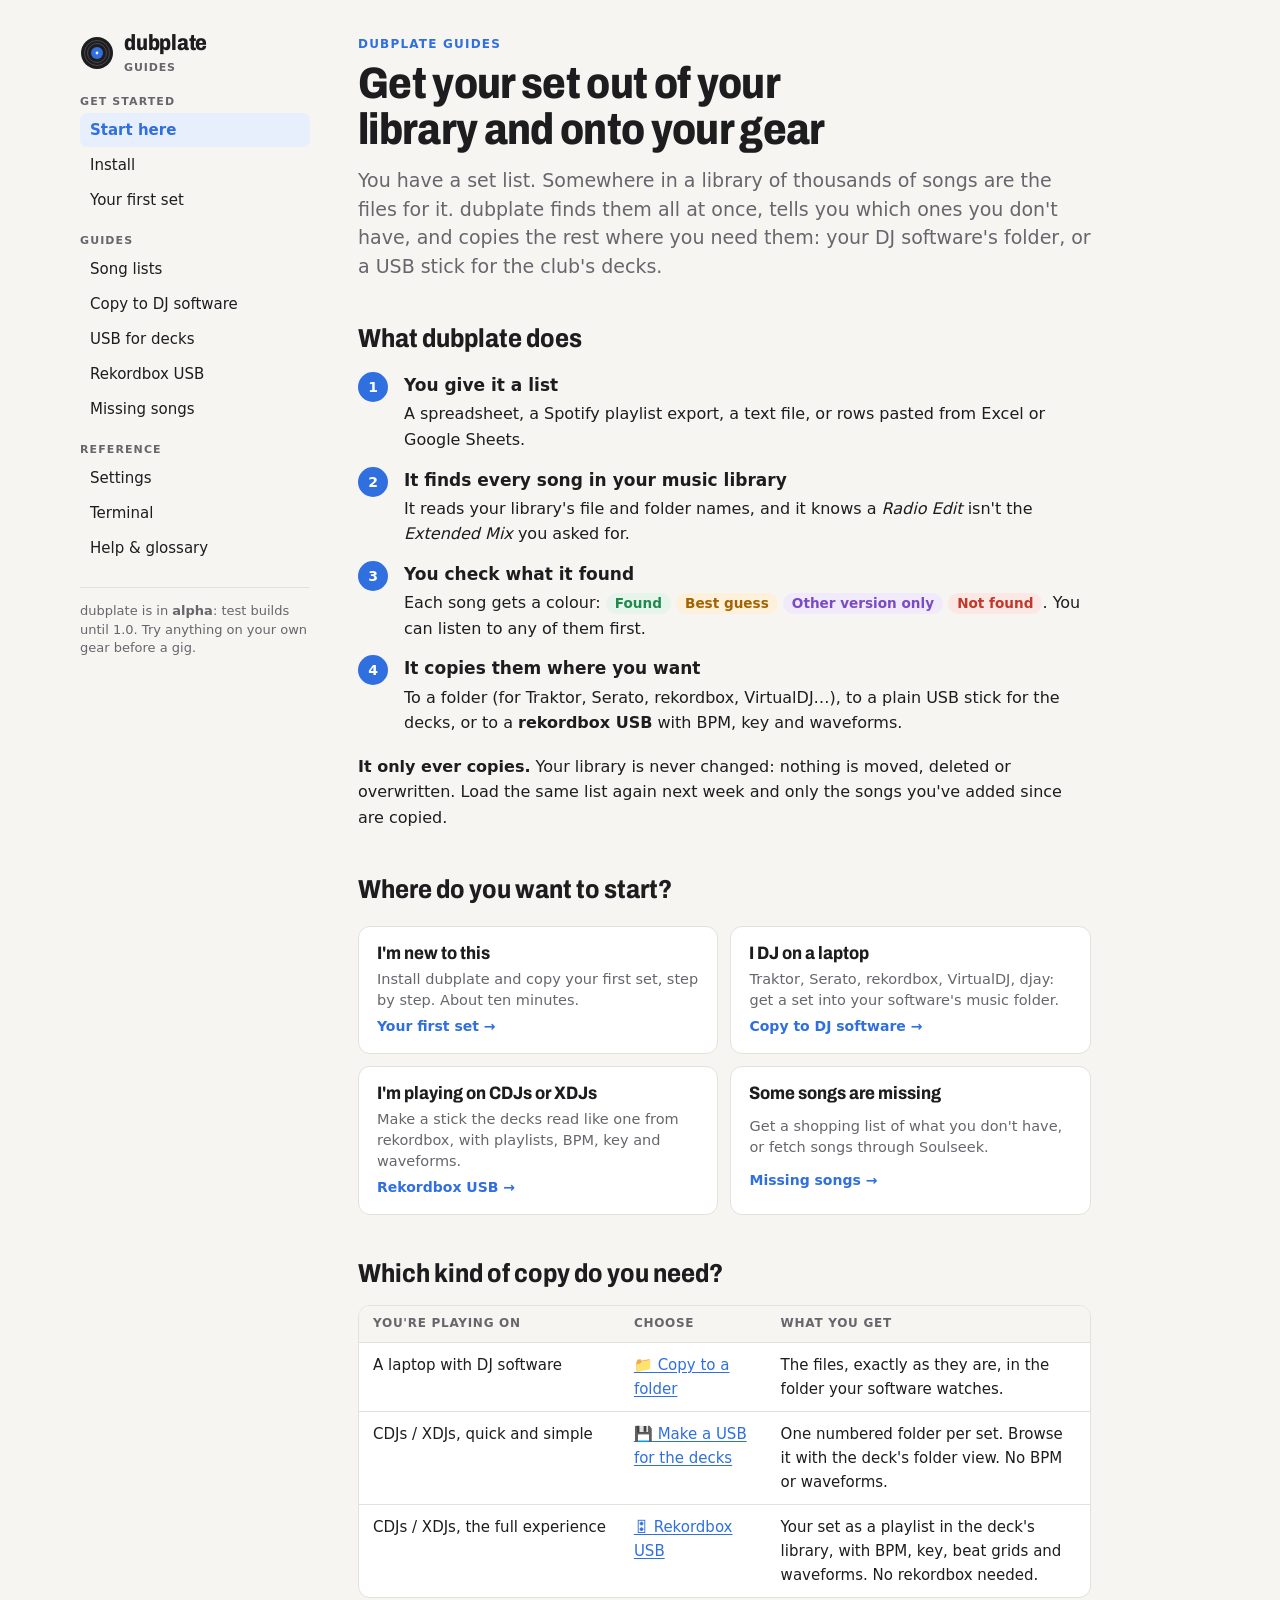
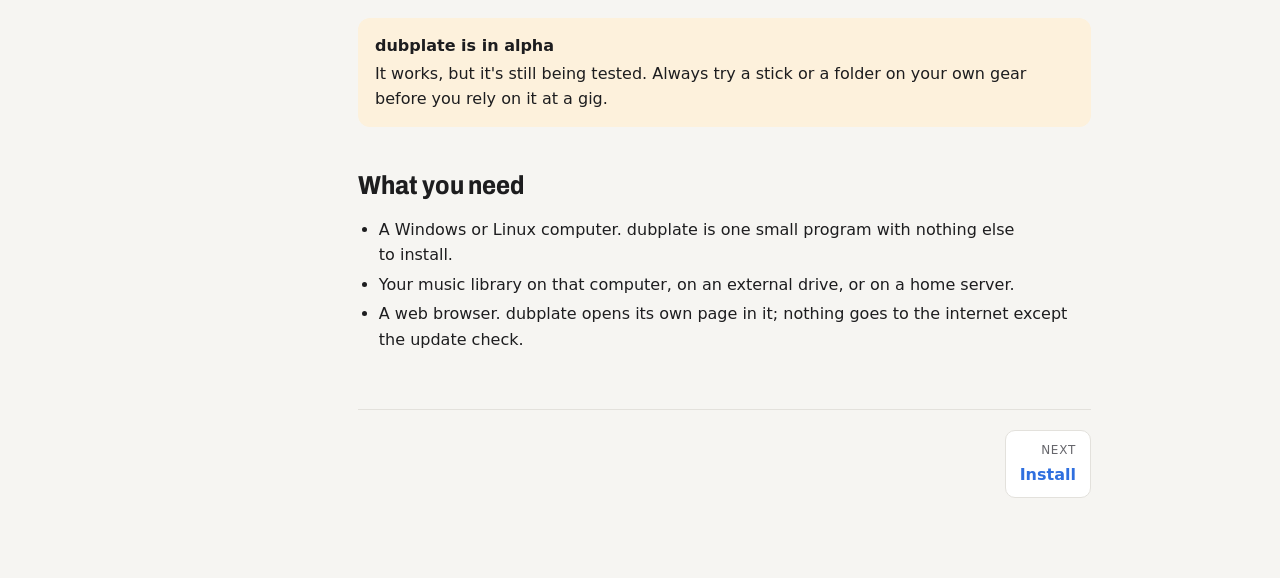
==== docs/index.html @ 909c34f8 "Guides for DJs of every level (docs/) Ten linked HTML pages: start here, install, a first set step b" ====
<!doctype html>
<html lang="en">
<head>
<meta charset="utf-8">
<meta name="viewport" content="width=device-width, initial-scale=1, viewport-fit=cover">
<title>dubplate guides</title>
<meta name="description" content="Guides for dubplate: copy a list of songs from your music library to your DJ software or a USB stick for CDJs and XDJs.">
<link rel="preconnect" href="https://fonts.googleapis.com">
<link rel="preconnect" href="https://fonts.gstatic.com" crossorigin>
<link rel="stylesheet" href="https://fonts.googleapis.com/css2?family=Archivo:wdth,wght@75..100,600..800&family=JetBrains+Mono:wght@400;600&display=swap">
<link rel="stylesheet" href="guide.css">
</head>
<body>
<div class="shell">
<aside class="side">
<a class="brand" href="index.html"><svg width="34" height="34" viewBox="0 0 34 34" aria-hidden="true"><circle cx="17" cy="17" r="16" fill="var(--ink)"/>
<circle cx="17" cy="17" r="12.5" fill="none" stroke="var(--bg)" stroke-opacity=".25" stroke-width=".8"/>
<circle cx="17" cy="17" r="9.5" fill="none" stroke="var(--bg)" stroke-opacity=".25" stroke-width=".8"/>
<circle cx="17" cy="17" r="6" fill="var(--acc)"/><circle cx="17" cy="17" r="1.4" fill="var(--bg)"/></svg><div><b>dubplate</b><span>Guides</span></div></a>
<details id="nav" open><summary>All guides</summary>
<nav aria-label="Guides">
<h4>Get started</h4><ul>
<li><a href="index.html" aria-current="page">Start here</a></li>
<li><a href="install.html">Install</a></li>
<li><a href="first-set.html">Your first set</a></li>
</ul>
<h4>Guides</h4><ul>
<li><a href="song-lists.html">Song lists</a></li>
<li><a href="copy-folder.html">Copy to DJ software</a></li>
<li><a href="usb-sticks.html">USB for decks</a></li>
<li><a href="rekordbox-usb.html">Rekordbox USB</a></li>
<li><a href="missing-songs.html">Missing songs</a></li>
</ul>
<h4>Reference</h4><ul>
<li><a href="settings.html">Settings</a></li>
<li><a href="terminal.html">Terminal</a></li>
<li><a href="help.html">Help & glossary</a></li>
</ul>
</nav>
</details>
<p class="alpha">dubplate is in <strong>alpha</strong>: test builds until 1.0. Try anything on your own gear before a gig.</p>
</aside>
<main>
<p class="kicker">dubplate guides</p>
<h1>Get your set out of your library and onto your gear</h1>
<p class="lede">You have a set list. Somewhere in a library of thousands of songs are the files for it. dubplate finds them all at once, tells you which ones you don't have, and copies the rest where you need them: your DJ software's folder, or a USB stick for the club's decks.</p>
<h2 id="what-dubplate-does">What dubplate does</h2>
<ol class="steps">
<li><b>You give it a list</b>A spreadsheet, a Spotify playlist export, a text file, or rows pasted from Excel or Google Sheets.</li>
<li><b>It finds every song in your music library</b>It reads your library's file and folder names, and it knows a <em>Radio Edit</em> isn't the <em>Extended Mix</em> you asked for.</li>
<li><b>You check what it found</b>Each song gets a colour: <span class="chip ok">Found</span> <span class="chip warn">Best guess</span> <span class="chip alt">Other version only</span> <span class="chip bad">Not found</span>. You can listen to any of them first.</li>
<li><b>It copies them where you want</b>To a folder (for Traktor, Serato, rekordbox, VirtualDJ…), to a plain USB stick for the decks, or to a <strong>rekordbox USB</strong> with BPM, key and waveforms.</li>
</ol>
<p><strong>It only ever copies.</strong> Your library is never changed: nothing is moved, deleted or overwritten. Load the same list again next week and only the songs you've added since are copied.</p>

<h2 id="where-do-you-want-to-start">Where do you want to start?</h2>
<div class="paths">
<a href="first-set.html"><b>I'm new to this</b><span>Install dubplate and copy your first set, step by step. About ten minutes.</span><em>Your first set →</em></a>
<a href="copy-folder.html"><b>I DJ on a laptop</b><span>Traktor, Serato, rekordbox, VirtualDJ, djay: get a set into your software's music folder.</span><em>Copy to DJ software →</em></a>
<a href="rekordbox-usb.html"><b>I'm playing on CDJs or XDJs</b><span>Make a stick the decks read like one from rekordbox, with playlists, BPM, key and waveforms.</span><em>Rekordbox USB →</em></a>
<a href="missing-songs.html"><b>Some songs are missing</b><span>Get a shopping list of what you don't have, or fetch songs through Soulseek.</span><em>Missing songs →</em></a>
</div>

<h2 id="which-kind-of-copy-do-you-need">Which kind of copy do you need?</h2>
<div class="tablewrap"><table>
<thead><tr><th>You're playing on</th><th>Choose</th><th>What you get</th></tr></thead>
<tbody>
<tr><td>A laptop with DJ software</td><td><a href="copy-folder.html">📁 Copy to a folder</a></td><td>The files, exactly as they are, in the folder your software watches.</td></tr>
<tr><td>CDJs / XDJs, quick and simple</td><td><a href="usb-sticks.html">💾 Make a USB for the decks</a></td><td>One numbered folder per set. Browse it with the deck's folder view. No BPM or waveforms.</td></tr>
<tr><td>CDJs / XDJs, the full experience</td><td><a href="rekordbox-usb.html">🎛 Rekordbox USB</a></td><td>Your set as a playlist in the deck's library, with BPM, key, beat grids and waveforms. No rekordbox needed.</td></tr>
</tbody></table></div>

<div class="note careful"><strong>dubplate is in alpha</strong>It works, but it's still being tested. Always try a stick or a folder on your own gear before you rely on it at a gig.</div>

<h2 id="what-you-need">What you need</h2>
<ul>
<li>A Windows or Linux computer. dubplate is one small program with nothing else to install.</li>
<li>Your music library on that computer, on an external drive, or on a home server.</li>
<li>A web browser. dubplate opens its own page in it; nothing goes to the internet except the update check.</li>
</ul>
<nav class="next" aria-label="More guides"><a href="install.html"><small>Next</small><b>Install</b></a></nav>
</main>
</div>
<script>if (window.matchMedia("(max-width: 860px)").matches) document.getElementById("nav").removeAttribute("open");</script>
</body>
</html>
---- docs/guide.css ----
/* dubplate guides. Layout: a sidebar of guides beside one reading column (stacks on phones).
   Colours are the dubplate page's own, so the status colours here match what DJs see on screen. */
:root {
  --bg: #f6f5f2;
  --card: #ffffff;
  --ink: #1d1d1f;
  --mute: #66666c;
  --line: #e3e1dc;
  --acc: #2f6fdf;
  --acc-ink: #ffffff;
  --acc-soft: #e8effc;
  --ok: #1f8a4c;   --ok-bg: #e6f4ec;
  --warn: #a26300; --warn-bg: #fdf1dc;
  --alt: #7b4bc4;  --alt-bg: #f1eafb;
  --bad: #c0392b;  --bad-bg: #fbe7e4;
  --code-bg: #efede8;
  --display: "Archivo", "Arial Narrow", system-ui, sans-serif;
  --body: system-ui, -apple-system, "Segoe UI", Roboto, "Helvetica Neue", sans-serif;
  --mono: "JetBrains Mono", ui-monospace, "Cascadia Mono", Consolas, monospace;
}
@media (prefers-color-scheme: dark) {
  :root:not([data-theme="light"]) {
    color-scheme: dark;
    --bg: #141416; --card: #1d1d20; --ink: #ececee; --mute: #a0a0a8; --line: #303036;
    --acc: #6b9bf2; --acc-ink: #0e1420; --acc-soft: #1b2638;
    --ok: #4cc27e; --ok-bg: #16301f; --warn: #e6a845; --warn-bg: #33270f;
    --alt: #b996f2; --alt-bg: #2a2140; --bad: #f07060; --bad-bg: #3a1a17; --code-bg: #26262a;
  }
}
:root[data-theme="dark"] {
  color-scheme: dark;
  --bg: #141416; --card: #1d1d20; --ink: #ececee; --mute: #a0a0a8; --line: #303036;
  --acc: #6b9bf2; --acc-ink: #0e1420; --acc-soft: #1b2638;
  --ok: #4cc27e; --ok-bg: #16301f; --warn: #e6a845; --warn-bg: #33270f;
  --alt: #b996f2; --alt-bg: #2a2140; --bad: #f07060; --bad-bg: #3a1a17; --code-bg: #26262a;
}

* { box-sizing: border-box; }
html { -webkit-text-size-adjust: 100%; }
body {
  margin: 0;
  background: var(--bg);
  color: var(--ink);
  font: 16px/1.6 var(--body);
  padding-left: max(16px, env(safe-area-inset-left, 0px));
  padding-right: max(16px, env(safe-area-inset-right, 0px));
}
a { color: var(--acc); text-underline-offset: 2px; }
a:focus-visible, button:focus-visible, summary:focus-visible { outline: 2px solid var(--acc); outline-offset: 2px; border-radius: 4px; }

.shell {
  max-width: 1120px;
  margin: 0 auto;
  display: grid;
  grid-template-columns: 230px minmax(0, 1fr);
  gap: 48px;
  padding-block: 32px 80px;
}

/* ---- sidebar */
.side { position: sticky; top: calc(env(safe-area-inset-top, 0px) + 24px); align-self: start; }
.brand { display: flex; align-items: center; gap: 10px; text-decoration: none; color: var(--ink); margin-bottom: 22px; }
.brand svg { flex: none; }
.brand b { font: 800 22px/1 var(--display); font-stretch: 85%; letter-spacing: -.01em; }
.brand span { display: block; font: 600 11px/1.2 var(--body); letter-spacing: .08em; text-transform: uppercase; color: var(--mute); margin-top: 3px; }
.side details { border: 0; }
.side summary { display: none; }
.side h4 { font: 700 11px/1 var(--body); letter-spacing: .1em; text-transform: uppercase; color: var(--mute); margin: 18px 0 6px; }
.side ul { list-style: none; margin: 0; padding: 0; display: grid; gap: 1px; }
.side li a { display: block; padding: 5px 10px; border-radius: 7px; color: var(--ink); text-decoration: none; font-size: 15px; }
.side li a:hover { background: var(--card); }
.side li a[aria-current="page"] { background: var(--acc-soft); color: var(--acc); font-weight: 650; }
.alpha { margin-top: 22px; font-size: 13px; color: var(--mute); line-height: 1.45; border-top: 1px solid var(--line); padding-top: 14px; }

/* ---- reading column */
main { min-width: 0; max-width: 72ch; }
.kicker { font: 700 12px/1 var(--body); letter-spacing: .1em; text-transform: uppercase; color: var(--acc); margin: 6px 0 10px; }
h1 { font: 800 clamp(30px, 5vw, 44px)/1.05 var(--display); font-stretch: 85%; letter-spacing: -.015em; margin: 0 0 14px; text-wrap: balance; }
.lede { font-size: 19px; line-height: 1.5; color: var(--mute); margin: 0 0 28px; text-wrap: pretty; }
h2 { font: 750 26px/1.15 var(--display); font-stretch: 88%; margin: 44px 0 10px; text-wrap: balance; scroll-margin-top: 20px; }
h3 { font: 700 18px/1.3 var(--body); margin: 28px 0 6px; scroll-margin-top: 20px; }
p, li { text-wrap: pretty; }
main ul, main ol { padding-left: 1.3em; }
main li + li { margin-top: 4px; }
strong { font-weight: 650; }
code, kbd, .path { font: 0.88em/1.4 var(--mono); background: var(--code-bg); padding: 1px 5px; border-radius: 5px; overflow-wrap: anywhere; }
kbd { border: 1px solid var(--line); border-bottom-width: 2px; background: var(--card); }
pre { font: 14px/1.55 var(--mono); background: var(--code-bg); padding: 14px 16px; border-radius: 10px; overflow-x: auto; margin: 14px 0; }
pre code { background: none; padding: 0; font-size: inherit; }
hr { border: 0; border-top: 1px solid var(--line); margin: 40px 0; }

/* the page's own buttons and labels, as they look on screen */
.btn { display: inline-block; font: 600 0.92em/1.3 var(--body); padding: 1px 8px; border-radius: 7px; border: 1px solid var(--line); background: var(--card); color: var(--ink); white-space: nowrap; }
.btn.primary { background: var(--acc); border-color: var(--acc); color: var(--acc-ink); }
.chip { display: inline-block; font: 650 0.85em/1.4 var(--body); padding: 1px 9px; border-radius: 999px; white-space: nowrap; }
.chip.ok { background: var(--ok-bg); color: var(--ok); }
.chip.warn { background: var(--warn-bg); color: var(--warn); }
.chip.alt { background: var(--alt-bg); color: var(--alt); }
.chip.bad { background: var(--bad-bg); color: var(--bad); }

/* steps: real sequences only */
ol.steps { list-style: none; padding: 0; counter-reset: s; display: grid; gap: 14px; margin: 18px 0; }
ol.steps > li { counter-increment: s; position: relative; padding-left: 46px; margin: 0; }
ol.steps > li::before {
  content: counter(s); position: absolute; left: 0; top: 0;
  width: 30px; height: 30px; border-radius: 50%; display: grid; place-items: center;
  background: var(--acc); color: var(--acc-ink); font: 700 14px/1 var(--body);
}
ol.steps > li > b:first-child { display: block; font-size: 17px; margin-bottom: 2px; }

/* notes */
.note { border: 1px solid var(--line); background: var(--card); border-radius: 12px; padding: 14px 16px; margin: 20px 0; }
.note > :first-child { margin-top: 0; }
.note > :last-child { margin-bottom: 0; }
.note.tip { border-color: transparent; background: var(--acc-soft); }
.note.careful { border-color: transparent; background: var(--warn-bg); }
.note.careful strong:first-child, .note.tip strong:first-child { display: block; margin-bottom: 2px; }

/* path picker on the home page */
.paths { display: grid; grid-template-columns: repeat(2, minmax(0, 1fr)); gap: 12px; margin: 22px 0 8px; }
.paths a { display: grid; gap: 4px; padding: 16px 18px; border: 1px solid var(--line); border-radius: 12px; background: var(--card); color: var(--ink); text-decoration: none; }
.paths a:hover { border-color: var(--acc); }
.paths b { font: 750 18px/1.2 var(--display); font-stretch: 90%; }
.paths span { color: var(--mute); font-size: 14.5px; line-height: 1.45; }
.paths em { font-style: normal; color: var(--acc); font-weight: 650; font-size: 14px; }

/* tables */
.tablewrap { overflow-x: auto; margin: 16px 0; border: 1px solid var(--line); border-radius: 12px; background: var(--card); }
table { border-collapse: collapse; width: 100%; font-size: 15px; }
th, td { text-align: left; padding: 10px 14px; border-bottom: 1px solid var(--line); vertical-align: top; }
th { font: 700 12px/1.3 var(--body); letter-spacing: .06em; text-transform: uppercase; color: var(--mute); background: var(--bg); }
tr:last-child td { border-bottom: 0; }
td:first-child { white-space: nowrap; }

/* a stick's folders */
.tree { font: 14px/1.6 var(--mono); background: var(--code-bg); border-radius: 10px; padding: 14px 16px; overflow-x: auto; white-space: pre; margin: 14px 0; }
.tree i { font-style: normal; color: var(--mute); }

/* glossary */
dl.terms { display: grid; grid-template-columns: max-content minmax(0, 1fr); gap: 10px 22px; margin: 16px 0; }
dl.terms dt { font-weight: 700; }
dl.terms dd { margin: 0; color: var(--ink); }

/* faq */
details.q { border-bottom: 1px solid var(--line); padding: 12px 0; }
details.q summary { cursor: pointer; font-weight: 650; list-style-position: outside; }
details.q[open] summary { margin-bottom: 6px; }
details.q > :not(summary) { margin: 6px 0; }

/* page footer: previous / next */
.next { display: flex; justify-content: space-between; gap: 12px; flex-wrap: wrap; margin-top: 56px; padding-top: 20px; border-top: 1px solid var(--line); }
.next a { text-decoration: none; display: grid; gap: 2px; padding: 10px 14px; border: 1px solid var(--line); border-radius: 10px; background: var(--card); color: var(--ink); min-width: 0; }
.next a small { color: var(--mute); font-size: 12px; letter-spacing: .06em; text-transform: uppercase; }
.next a b { color: var(--acc); }
.next a:last-child { margin-left: auto; text-align: right; }

/* ---- phones */
@media (max-width: 860px) {
  .shell { grid-template-columns: minmax(0, 1fr); gap: 8px; padding-block: 16px 60px; }
  .side { position: static; }
  .brand { margin-bottom: 10px; }
  .side summary { display: block; cursor: pointer; font-weight: 650; padding: 10px 12px; border: 1px solid var(--line); border-radius: 10px; background: var(--card); }
  .side details[open] summary { margin-bottom: 4px; }
  .alpha { display: none; }
  .paths { grid-template-columns: minmax(0, 1fr); }
  dl.terms { grid-template-columns: minmax(0, 1fr); gap: 2px 0; }
  dl.terms dd { margin-bottom: 10px; }
}
@media (prefers-reduced-motion: reduce) { * { scroll-behavior: auto !important; transition: none !important; } }
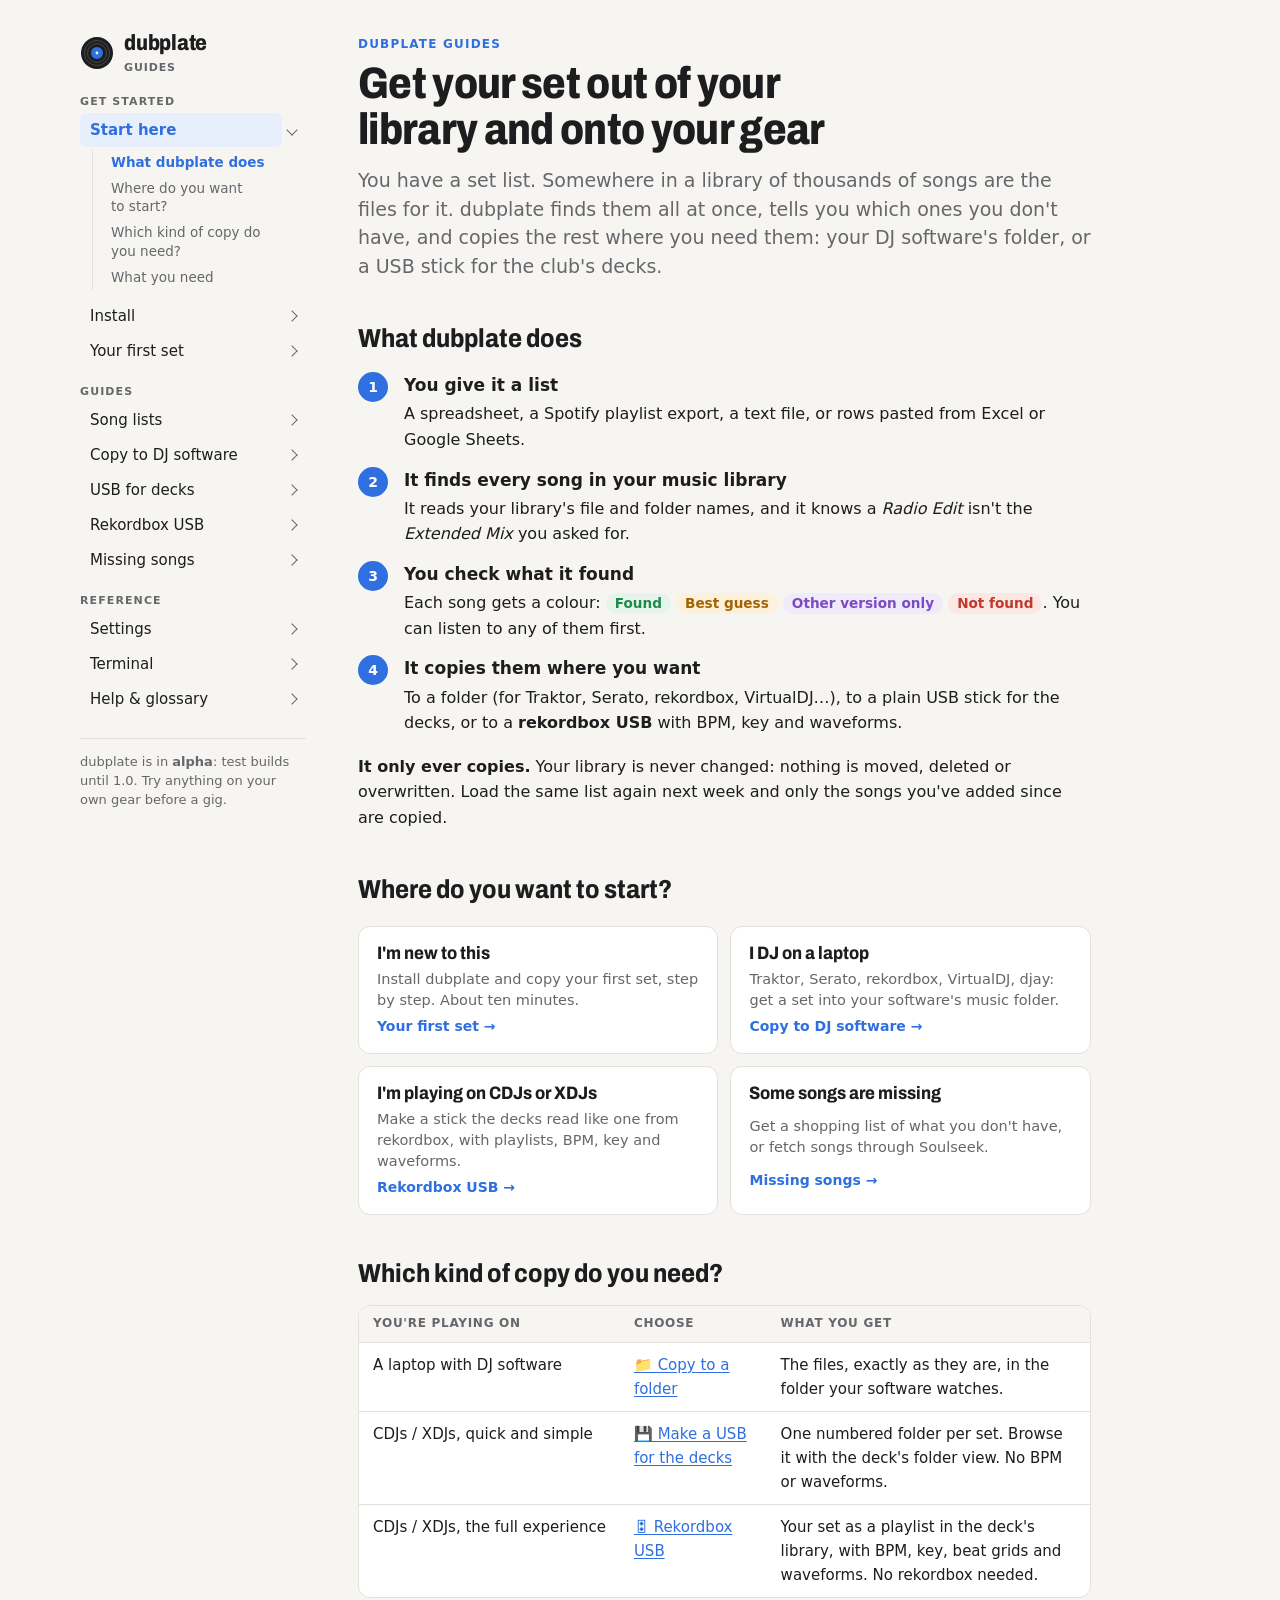
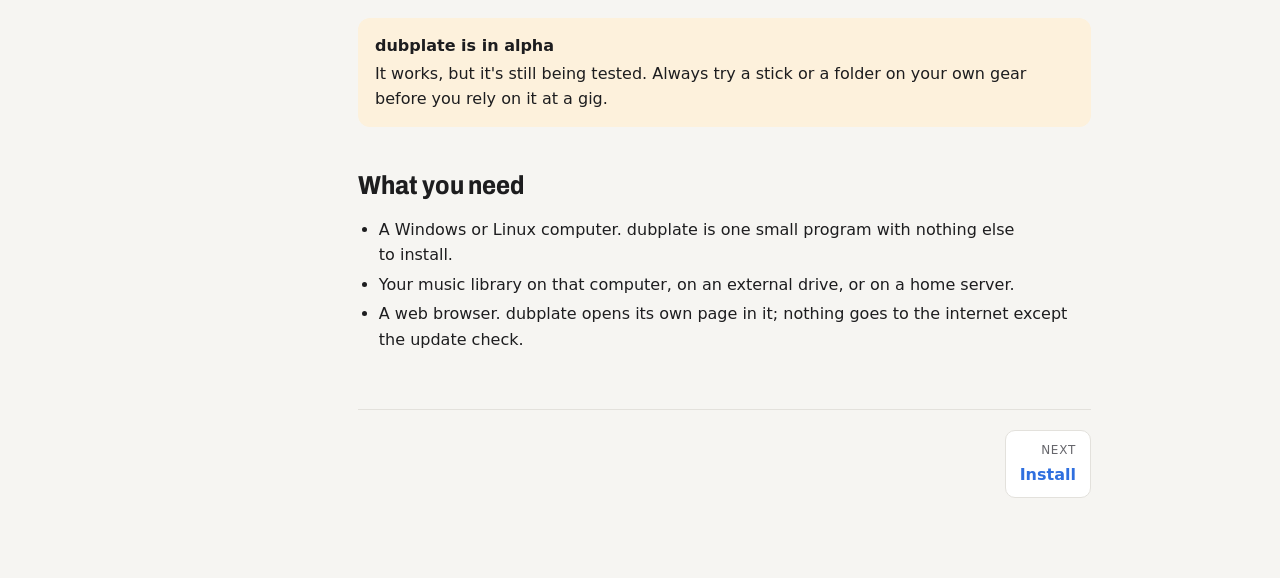
==== commit 22cb200a: "Guides: sidebar contents with every guide's sections, current section highlighted Co-Authored-By: Cl" ====
--- a/docs/index.html
+++ b/docs/index.html
@@ -19,22 +19,22 @@
 <circle cx="17" cy="17" r="6" fill="var(--acc)"/><circle cx="17" cy="17" r="1.4" fill="var(--bg)"/></svg><div><b>dubplate</b><span>Guides</span></div></a>
 <details id="nav" open><summary>All guides</summary>
 <nav aria-label="Guides">
-<h4>Get started</h4><ul>
-<li><a href="index.html" aria-current="page">Start here</a></li>
-<li><a href="install.html">Install</a></li>
-<li><a href="first-set.html">Your first set</a></li>
+<h4>Get started</h4><ul class="toc">
+<li><details open><summary><a href="index.html" aria-current="page">Start here</a></summary><ul class="secs"><li><a href="#what-dubplate-does">What dubplate does</a></li><li><a href="#where-do-you-want-to-start">Where do you want to start?</a></li><li><a href="#which-kind-of-copy-do-you-need">Which kind of copy do you need?</a></li><li><a href="#what-you-need">What you need</a></li></ul></details></li>
+<li><details><summary><a href="install.html">Install</a></summary><ul class="secs"><li><a href="install.html#windows">Windows</a></li><li><a href="install.html#linux">Linux</a></li><li><a href="install.html#where-it-looks-for-your-music">Where it looks for your music</a></li><li><a href="install.html#updates">Updates</a></li></ul></details></li>
+<li><details><summary><a href="first-set.html">Your first set</a></summary><ul class="secs"><li><a href="first-set.html#1-give-it-your-list">1. Give it your list</a></li><li><a href="first-set.html#2-check-what-it-found">2. Check what it found</a></li><li><a href="first-set.html#3-choose-where-they-go">3. Choose where they go</a></li><li><a href="first-set.html#4-copy">4. Copy</a></li><li><a href="first-set.html#every-option-explains-itself">Every option explains itself</a></li></ul></details></li>
 </ul>
-<h4>Guides</h4><ul>
-<li><a href="song-lists.html">Song lists</a></li>
-<li><a href="copy-folder.html">Copy to DJ software</a></li>
-<li><a href="usb-sticks.html">USB for decks</a></li>
-<li><a href="rekordbox-usb.html">Rekordbox USB</a></li>
-<li><a href="missing-songs.html">Missing songs</a></li>
+<h4>Guides</h4><ul class="toc">
+<li><details><summary><a href="song-lists.html">Song lists</a></summary><ul class="secs"><li><a href="song-lists.html#what-you-can-give-it">What you can give it</a></li><li><a href="song-lists.html#getting-a-list-out-of-other-apps">Getting a list out of other apps</a></li><li><a href="song-lists.html#how-songs-are-matched">How songs are matched</a></li></ul></details></li>
+<li><details><summary><a href="copy-folder.html">Copy to DJ software</a></summary><ul class="secs"><li><a href="copy-folder.html#copy-the-songs">Copy the songs</a></li><li><a href="copy-folder.html#options">Options</a></li><li><a href="copy-folder.html#then-in-your-dj-software">Then, in your DJ software</a></li><li><a href="copy-folder.html#it-remembers-what-it-copied">It remembers what it copied</a></li></ul></details></li>
+<li><details><summary><a href="usb-sticks.html">USB for decks</a></summary><ul class="secs"><li><a href="usb-sticks.html#get-the-stick-ready">Get the stick ready</a></li><li><a href="usb-sticks.html#make-the-stick">Make the stick</a></li><li><a href="usb-sticks.html#what-gets-converted">What gets converted</a></li><li><a href="usb-sticks.html#at-the-deck">At the deck</a></li><li><a href="usb-sticks.html#good-to-know">Good to know</a></li></ul></details></li>
+<li><details><summary><a href="rekordbox-usb.html">Rekordbox USB</a></summary><ul class="secs"><li><a href="rekordbox-usb.html#what-you-get-on-the-decks">What you get on the decks</a></li><li><a href="rekordbox-usb.html#make-the-stick">Make the stick</a></li><li><a href="rekordbox-usb.html#at-the-deck">At the deck</a></li><li><a href="rekordbox-usb.html#formats">Which format?</a></li><li><a href="rekordbox-usb.html#more-than-one-set">More than one set</a></li><li><a href="rekordbox-usb.html#backups-and-restore">Backups and Restore</a></li><li><a href="rekordbox-usb.html#safe-to-interrupt">Safe to interrupt</a></li><li><a href="rekordbox-usb.html#what-s-on-the-stick">What's on the stick</a></li><li><a href="rekordbox-usb.html#things-to-know">Things to know</a></li></ul></details></li>
+<li><details><summary><a href="missing-songs.html">Missing songs</a></summary><ul class="secs"><li><a href="missing-songs.html#first-check-it-really-is-missing">First, check it really is missing</a></li><li><a href="missing-songs.html#keep-a-shopping-list">Keep a shopping list</a></li><li><a href="missing-songs.html#fetch-them-through-soulseek">Fetch them through Soulseek</a></li></ul></details></li>
 </ul>
-<h4>Reference</h4><ul>
-<li><a href="settings.html">Settings</a></li>
-<li><a href="terminal.html">Terminal</a></li>
-<li><a href="help.html">Help & glossary</a></li>
+<h4>Reference</h4><ul class="toc">
+<li><details><summary><a href="settings.html">Settings</a></summary><ul class="secs"><li><a href="settings.html#settings">⚙ Settings</a></li><li><a href="settings.html#using-the-page-from-your-phone-or-another-computer">Using the page from your phone or another computer</a></li><li><a href="settings.html#what-dubplate-keeps">What dubplate keeps</a></li></ul></details></li>
+<li><details><summary><a href="terminal.html">Terminal</a></summary><ul class="secs"><li><a href="terminal.html#commands">Commands</a></li><li><a href="terminal.html#options-for-copy">Options for copy</a></li><li><a href="terminal.html#options-for-the-page">Options for the page</a></li><li><a href="terminal.html#updates">Updates</a></li></ul></details></li>
+<li><details><summary><a href="help.html">Help & glossary</a></summary><ul class="secs"><li><a href="help.html#something-s-not-working">Something's not working</a></li><li><a href="help.html#questions">Questions</a></li><li><a href="help.html#dj-and-audio-words">DJ and audio words</a></li></ul></details></li>
 </ul>
 </nav>
 </details>
@@ -81,6 +81,22 @@
 <nav class="next" aria-label="More guides"><a href="install.html"><small>Next</small><b>Install</b></a></nav>
 </main>
 </div>
-<script>if (window.matchMedia("(max-width: 860px)").matches) document.getElementById("nav").removeAttribute("open");</script>
+<script>
+if (window.matchMedia("(max-width: 860px)").matches) document.getElementById("nav").removeAttribute("open");
+// highlight the section being read in the sidebar
+(function () {
+  var links = {};
+  document.querySelectorAll('.side details[open] .secs a').forEach(function (a) { links[a.hash.slice(1)] = a; });
+  var heads = Array.prototype.filter.call(document.querySelectorAll("main h2[id]"), function (h) { return links[h.id]; });
+  if (!heads.length) return;
+  function mark() {
+    var cur = heads[0];
+    heads.forEach(function (h) { if (h.getBoundingClientRect().top < 140) cur = h; });
+    Object.keys(links).forEach(function (k) { links[k].classList.toggle("on", k === cur.id); });
+  }
+  document.addEventListener("scroll", mark, { passive: true });
+  mark();
+})();
+</script>
 </body>
 </html>
--- a/docs/guide.css
+++ b/docs/guide.css
@@ -167,3 +167,27 @@
   dl.terms dd { margin-bottom: 10px; }
 }
 @media (prefers-reduced-motion: reduce) { * { scroll-behavior: auto !important; transition: none !important; } }
+
+/* ---- table of contents in the sidebar: every guide, its sections nested under it */
+.side { max-height: calc(100vh - env(safe-area-inset-top, 0px) - 48px); overflow-y: auto; overscroll-behavior: contain; padding-right: 4px; }
+.side ul.toc > li > details > summary { display: flex; align-items: center; list-style: none; cursor: pointer; border-radius: 7px; }
+.side ul.toc > li > details > summary::-webkit-details-marker { display: none; }
+.side ul.toc > li > details > summary a { flex: 1; }
+.side ul.toc > li > details > summary::after {
+  content: ""; flex: none; width: 7px; height: 7px; margin: 0 10px 0 6px;
+  border-right: 1.5px solid var(--mute); border-bottom: 1.5px solid var(--mute);
+  transform: rotate(-45deg); transition: transform .15s;
+}
+.side ul.toc > li > details[open] > summary::after { transform: rotate(45deg); }
+.side ul.secs { margin: 2px 0 8px 12px; padding-left: 10px; border-left: 1px solid var(--line); gap: 0; }
+.side ul.secs a { font-size: 13.5px; line-height: 1.35; padding: 4px 8px; color: var(--mute); }
+.side ul.secs a:hover { color: var(--ink); }
+.side ul.secs a.on { color: var(--acc); font-weight: 650; background: none; }
+@media (max-width: 860px) {
+  .side { max-height: none; overflow: visible; padding-right: 0; }
+  .side nav { max-height: 70vh; overflow-y: auto; }
+}
+.side { scrollbar-width: thin; scrollbar-color: var(--line) transparent; }
+.side::-webkit-scrollbar { width: 6px; }
+.side::-webkit-scrollbar-track { background: transparent; }
+.side::-webkit-scrollbar-thumb { background: var(--line); border-radius: 3px; }
